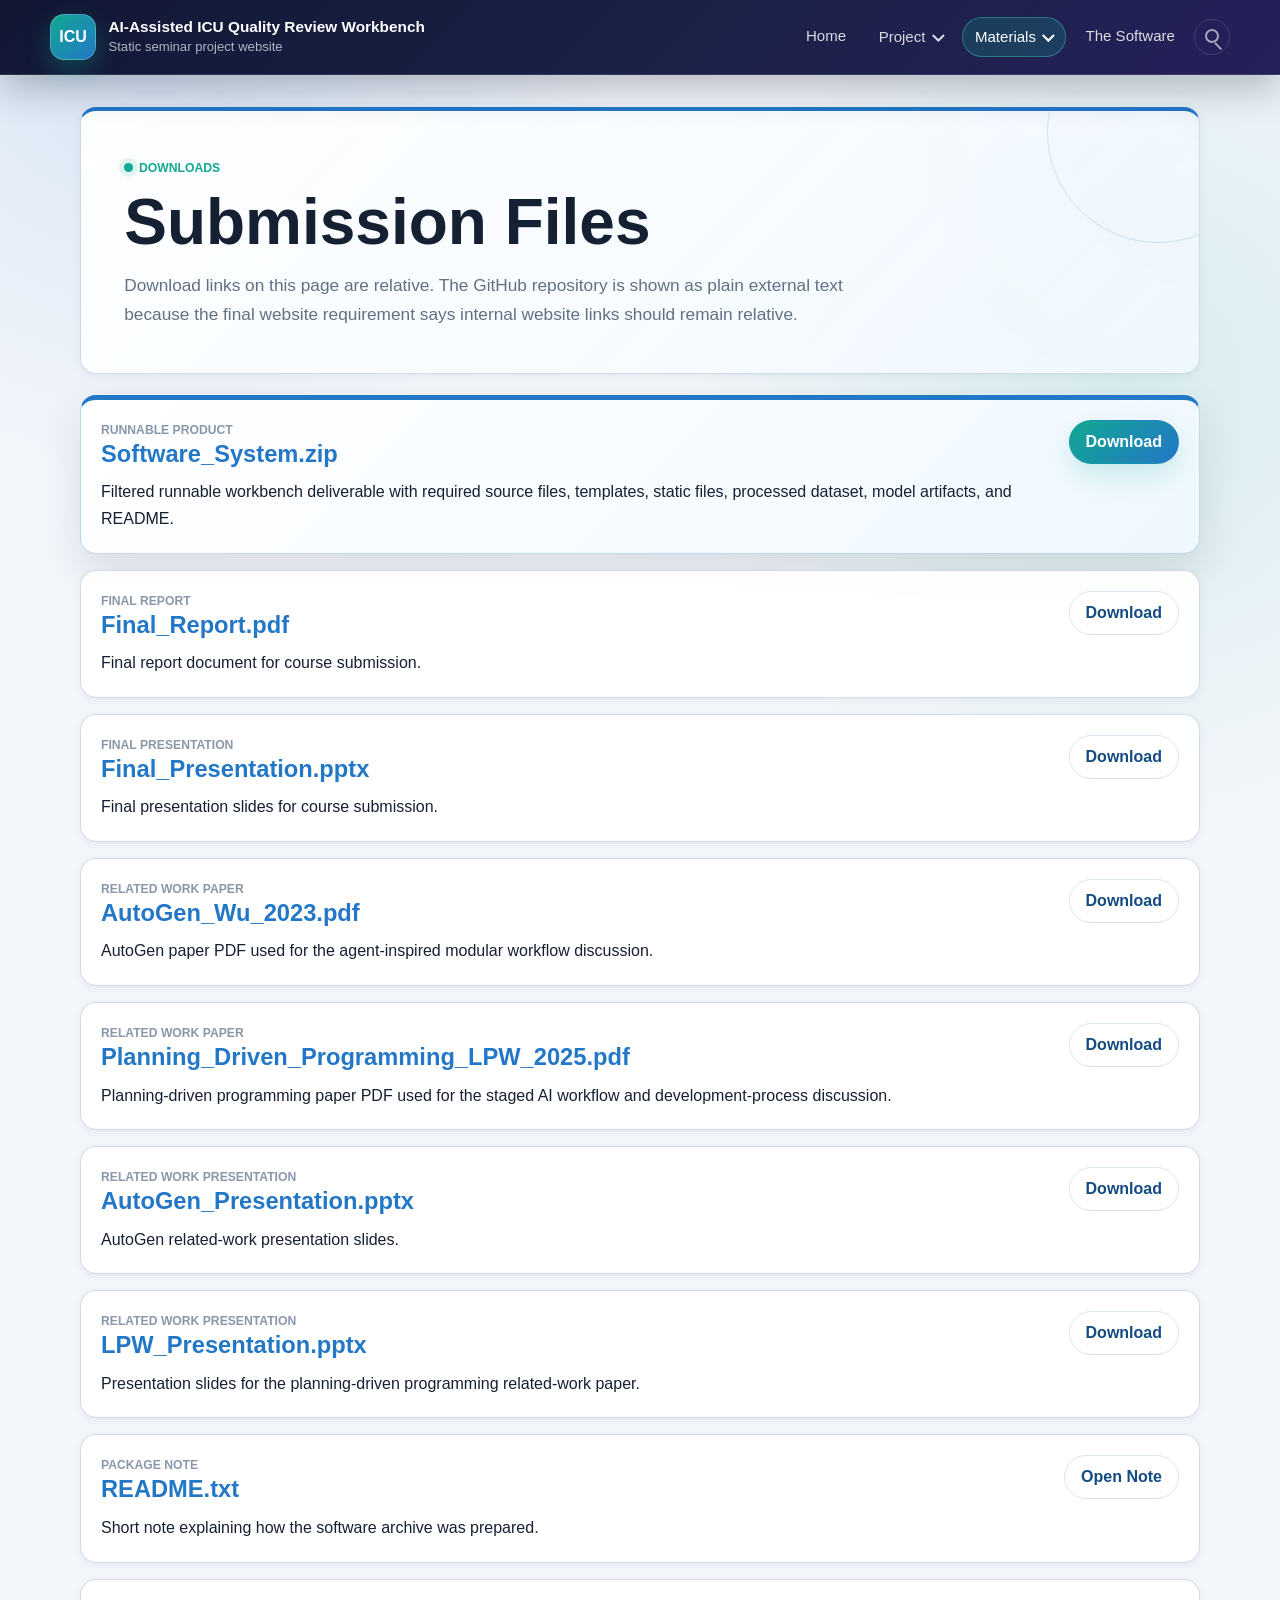
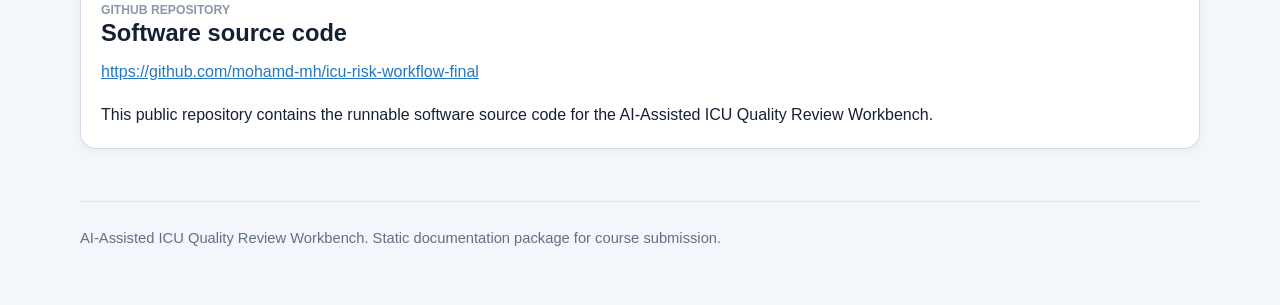
==== pages/downloads.html @ 5333f2a6 "Publish updated project website" ====
<!doctype html>
<html lang="en">
<head>
  <meta charset="utf-8">
  <meta name="viewport" content="width=device-width, initial-scale=1">
  <title>Downloads - AI-Assisted ICU Quality Review Workbench</title>
  <link rel="stylesheet" href="../assets/site.css">
</head>
<body>
  <header class="topbar">
    <div class="topbar-inner">
      <a class="topbar-brand" href="../index.html" aria-label="AI-Assisted ICU Quality Review Workbench home">
        <span class="brand-mark">ICU</span>
        <span class="brand-text"><strong>AI-Assisted ICU Quality Review Workbench</strong><span>Static seminar project website</span></span>
      </a>
      <nav class="top-nav" aria-label="Primary navigation">
        <a class="nav-link" href="../index.html">Home</a>
        <div class="nav-dropdown">
          <button class="nav-trigger" type="button" aria-haspopup="true">Project</button>
          <div class="dropdown-menu">
            <a href="research-question.html">Research Question &amp; Goals</a>
            <a href="system-overview.html">Workbench Overview</a>
            <a href="architecture.html">Architecture</a>
            <a href="dataset-preprocessing.html">Dataset &amp; Preprocessing</a>
            <a href="ai-methodology.html">AI Methodology</a>
            <a href="evaluation-results.html">Evaluation &amp; Results</a>
            <a href="development-process.html">Development Process</a>
          </div>
        </div>
        <div class="nav-dropdown">
          <button class="nav-trigger active" type="button" aria-haspopup="true">Materials</button>
          <div class="dropdown-menu">
            <a href="related-work.html">Related Work / Articles</a>
            <a href="user-manual.html">User Manual</a>
            <a href="team.html">Team</a>
            <a href="downloads.html">Downloads</a>
          </div>
        </div>
        <a class="nav-link" href="software-system.html">The Software</a>
        <span class="search-icon" aria-hidden="true"></span>
      </nav>
    </div>
  </header>
  <main class="main-content">
    <section class="page-panel">
      <span class="eyebrow">Downloads</span>
      <h1>Submission Files</h1>
      <p class="lead">Download links on this page are relative. The GitHub repository is shown as plain external text because the final website requirement says internal website links should remain relative.</p>
    </section>

    <section class="section download-list">
      <article class="download-item primary-download">
        <div>
          <span>Runnable product</span>
          <h2><a href="../downloads/Software_System.zip">Software_System.zip</a></h2>
          <p>Filtered runnable workbench deliverable with required source files, templates, static files, processed dataset, model artifacts, and README.</p>
        </div>
        <a class="button" href="../downloads/Software_System.zip">Download</a>
      </article>
      <article class="download-item">
        <div>
          <span>Final report</span>
          <h2><a href="../downloads/Final_Report.pdf">Final_Report.pdf</a></h2>
          <p>Final report document for course submission.</p>
        </div>
        <a class="button secondary" href="../downloads/Final_Report.pdf">Download</a>
      </article>
      <article class="download-item">
        <div>
          <span>Final presentation</span>
          <h2><a href="../downloads/Final_Presentation.pptx">Final_Presentation.pptx</a></h2>
          <p>Final presentation slides for course submission.</p>
        </div>
        <a class="button secondary" href="../downloads/Final_Presentation.pptx">Download</a>
      </article>
      <article class="download-item">
        <div>
          <span>Related work paper</span>
          <h2><a href="../downloads/papers/AutoGen_Wu_2023.pdf">AutoGen_Wu_2023.pdf</a></h2>
          <p>AutoGen paper PDF used for the agent-inspired modular workflow discussion.</p>
        </div>
        <a class="button secondary" href="../downloads/papers/AutoGen_Wu_2023.pdf">Download</a>
      </article>
      <article class="download-item">
        <div>
          <span>Related work paper</span>
          <h2><a href="../downloads/papers/Planning_Driven_Programming_LPW_2025.pdf">Planning_Driven_Programming_LPW_2025.pdf</a></h2>
          <p>Planning-driven programming paper PDF used for the staged AI workflow and development-process discussion.</p>
        </div>
        <a class="button secondary" href="../downloads/papers/Planning_Driven_Programming_LPW_2025.pdf">Download</a>
      </article>
      <article class="download-item">
        <div>
          <span>Related work presentation</span>
          <h2><a href="../downloads/presentations/AutoGen_Presentation.pptx">AutoGen_Presentation.pptx</a></h2>
          <p>AutoGen related-work presentation slides.</p>
        </div>
        <a class="button secondary" href="../downloads/presentations/AutoGen_Presentation.pptx">Download</a>
      </article>
      <article class="download-item">
        <div>
          <span>Related work presentation</span>
          <h2><a href="../downloads/presentations/LPW_Presentation.pptx">LPW_Presentation.pptx</a></h2>
          <p>Presentation slides for the planning-driven programming related-work paper.</p>
        </div>
        <a class="button secondary" href="../downloads/presentations/LPW_Presentation.pptx">Download</a>
      </article>
      <article class="download-item">
        <div>
          <span>Package note</span>
          <h2><a href="../downloads/README.txt">README.txt</a></h2>
          <p>Short note explaining how the software archive was prepared.</p>
        </div>
        <a class="button secondary" href="../downloads/README.txt">Open Note</a>
      </article>
      <article class="card">
  <span>GitHub Repository</span>
  <h2>Software source code</h2>
  <p>
    <a href="https://github.com/mohamd-mh/icu-risk-workflow-final" target="_blank" rel="noopener">
      https://github.com/mohamd-mh/icu-risk-workflow-final
    </a>
  </p>
  <p>
    This public repository contains the runnable software source code for the AI-Assisted ICU Quality Review Workbench.
  </p>
</article>
    </section>
        </main>
  <footer class="site-footer">
        <p>AI-Assisted ICU Quality Review Workbench. Static documentation package for course submission.</p>
      </footer>
</body>
</html>
---- assets/site.css ----
:root {
  --bg: #f3f6fb;
  --surface: #ffffff;
  --surface-soft: #f8fbff;
  --ink: #162033;
  --muted: #637083;
  --subtle: #8a97aa;
  --line: #dce5ef;
  --nav: #111733;
  --nav-2: #1b2147;
  --purple: #4330a3;
  --blue: #2377c7;
  --blue-dark: #144b83;
  --teal: #12a891;
  --teal-soft: #e0f7f2;
  --amber: #b87316;
  --shadow-sm: 0 2px 10px rgba(22, 32, 51, 0.06);
  --shadow-md: 0 18px 45px rgba(22, 32, 51, 0.12);
  --shadow-lg: 0 28px 70px rgba(14, 20, 46, 0.2);
  --radius: 16px;
  --radius-sm: 10px;
}

* {
  box-sizing: border-box;
}

html {
  scroll-behavior: smooth;
}

body {
  margin: 0;
  overflow-x: hidden;
  background:
    radial-gradient(circle at 12% 0%, rgba(35, 119, 199, 0.14), transparent 30rem),
    radial-gradient(circle at 88% 20%, rgba(18, 168, 145, 0.12), transparent 28rem),
    var(--bg);
  color: var(--ink);
  font-family: Arial, Helvetica, sans-serif;
  font-size: 16px;
  line-height: 1.68;
}

a {
  color: var(--blue);
}

a:hover,
a:focus {
  color: var(--teal);
}

code {
  display: inline-block;
  max-width: 100%;
  overflow-wrap: anywhere;
  background: #eef3f8;
  border: 1px solid var(--line);
  border-radius: 7px;
  padding: 0.06rem 0.32rem;
  color: #123a63;
  font-size: 0.92em;
}

.topbar {
  position: sticky;
  top: 0;
  z-index: 50;
  background: linear-gradient(135deg, var(--nav), var(--nav-2) 54%, #24205a);
  border-bottom: 1px solid rgba(255, 255, 255, 0.12);
  box-shadow: 0 16px 36px rgba(12, 18, 42, 0.24);
}

.topbar-inner {
  width: min(1180px, calc(100% - 2rem));
  margin: 0 auto;
  min-height: 74px;
  display: flex;
  align-items: center;
  justify-content: space-between;
  gap: 1.5rem;
}

.topbar-brand {
  min-width: 260px;
  display: grid;
  grid-template-columns: 46px minmax(0, 1fr);
  gap: 0.78rem;
  align-items: center;
  color: #ffffff;
  text-decoration: none;
}

.brand-mark {
  display: inline-grid;
  width: 46px;
  height: 46px;
  place-items: center;
  border: 1px solid rgba(255, 255, 255, 0.22);
  border-radius: 14px;
  background: linear-gradient(135deg, var(--teal), var(--blue));
  color: #ffffff;
  font-weight: 800;
  box-shadow: 0 10px 26px rgba(18, 168, 145, 0.32);
}

.brand-text strong {
  display: block;
  color: #ffffff;
  font-size: 0.96rem;
  line-height: 1.22;
}

.brand-text span {
  display: block;
  margin-top: 0.14rem;
  color: rgba(235, 243, 255, 0.72);
  font-size: 0.82rem;
  line-height: 1.25;
}

.top-nav {
  display: flex;
  align-items: center;
  justify-content: flex-end;
  gap: 0.35rem;
}

.nav-link,
.nav-trigger {
  min-height: 40px;
  border: 1px solid transparent;
  border-radius: 999px;
  background: transparent;
  color: rgba(255, 255, 255, 0.84);
  padding: 0.54rem 0.78rem;
  text-decoration: none;
  font: inherit;
  font-size: 0.94rem;
  line-height: 1.2;
  cursor: pointer;
}

.nav-link:hover,
.nav-link:focus,
.nav-trigger:hover,
.nav-trigger:focus {
  color: #ffffff;
  border-color: rgba(255, 255, 255, 0.2);
  background: rgba(255, 255, 255, 0.1);
}

.nav-link.active,
.nav-trigger.active {
  color: #ffffff;
  background: rgba(18, 168, 145, 0.22);
  border-color: rgba(66, 232, 212, 0.34);
}

.nav-trigger::after {
  content: "";
  display: inline-block;
  width: 0.42rem;
  height: 0.42rem;
  margin-left: 0.52rem;
  border-right: 2px solid currentColor;
  border-bottom: 2px solid currentColor;
  transform: translateY(-0.12rem) rotate(45deg);
}

.nav-dropdown {
  position: relative;
}

.dropdown-menu {
  position: absolute;
  right: 0;
  top: calc(100% + 0.55rem);
  min-width: 260px;
  display: grid;
  gap: 0.22rem;
  padding: 0.65rem;
  border: 1px solid rgba(255, 255, 255, 0.14);
  border-radius: 16px;
  background: rgba(18, 24, 52, 0.98);
  box-shadow: var(--shadow-lg);
  opacity: 0;
  visibility: hidden;
  transform: translateY(-6px);
  transition: opacity 140ms ease, transform 140ms ease, visibility 140ms ease;
}

.nav-dropdown:hover .dropdown-menu,
.nav-dropdown:focus-within .dropdown-menu {
  opacity: 1;
  visibility: visible;
  transform: translateY(0);
}

.dropdown-menu a {
  border-radius: 10px;
  color: rgba(255, 255, 255, 0.86);
  padding: 0.64rem 0.72rem;
  text-decoration: none;
  line-height: 1.25;
}

.dropdown-menu a:hover,
.dropdown-menu a:focus {
  background: rgba(66, 232, 212, 0.13);
  color: #ffffff;
}

.search-icon {
  position: relative;
  display: inline-block;
  width: 36px;
  height: 36px;
  border: 1px solid rgba(255, 255, 255, 0.18);
  border-radius: 999px;
  opacity: 0.78;
}

.search-icon::before {
  content: "";
  position: absolute;
  width: 10px;
  height: 10px;
  left: 10px;
  top: 9px;
  border: 2px solid rgba(255, 255, 255, 0.76);
  border-radius: 50%;
}

.search-icon::after {
  content: "";
  position: absolute;
  width: 9px;
  height: 2px;
  left: 20px;
  top: 22px;
  background: rgba(255, 255, 255, 0.76);
  transform: rotate(45deg);
  transform-origin: left center;
}

.main-content,
.site-footer {
  width: min(1120px, calc(100% - 2rem));
  margin: 0 auto;
}

.main-content {
  padding: 2rem 0 3.2rem;
}

.site-footer {
  border-top: 1px solid var(--line);
  color: var(--muted);
  padding: 1.5rem 0 2.4rem;
  font-size: 0.92rem;
}

.home-hero,
.hero {
  min-height: 520px;
  display: grid;
  grid-template-columns: minmax(0, 1.35fr) minmax(280px, 0.65fr);
  gap: 1.2rem;
  align-items: stretch;
}

.hero-panel,
.hero-aside,
.page-panel,
.card,
.notice,
.metric,
.download-item,
.team-card {
  border: 1px solid rgba(203, 214, 227, 0.86);
  border-radius: var(--radius);
  background: rgba(255, 255, 255, 0.94);
  box-shadow: var(--shadow-sm);
}

.hero-panel {
  position: relative;
  overflow: hidden;
  display: flex;
  flex-direction: column;
  justify-content: center;
  min-height: 520px;
  padding: clamp(2rem, 5vw, 4.4rem);
  background:
    linear-gradient(135deg, rgba(17, 23, 51, 0.9), rgba(34, 31, 89, 0.82)),
    url("hero-bg.svg") center/cover no-repeat;
  color: #ffffff;
  border: 0;
  box-shadow: var(--shadow-lg);
}

.hero-panel::after {
  content: "";
  position: absolute;
  inset: auto -80px -120px auto;
  width: 320px;
  height: 320px;
  border-radius: 50%;
  background: radial-gradient(circle, rgba(66, 232, 212, 0.26), transparent 68%);
}

.hero-panel > * {
  position: relative;
  z-index: 1;
}

.hero-aside {
  display: grid;
  align-content: space-between;
  gap: 1.4rem;
  padding: 1.5rem;
  background: linear-gradient(180deg, #ffffff, #f7fbff);
}

.page-panel:first-child {
  position: relative;
  overflow: hidden;
  padding: clamp(1.6rem, 4vw, 2.7rem);
  background:
    linear-gradient(135deg, rgba(255, 255, 255, 0.96), rgba(240, 248, 255, 0.9)),
    radial-gradient(circle at 100% 0%, rgba(18, 168, 145, 0.12), transparent 22rem);
  border-top: 4px solid var(--blue);
}

.page-panel:first-child::after {
  content: "";
  position: absolute;
  right: -70px;
  top: -90px;
  width: 220px;
  height: 220px;
  border: 1px solid rgba(35, 119, 199, 0.18);
  border-radius: 50%;
}

.team-panel:first-child::after {
  display: none;
}

.page-panel,
.card,
.metric,
.download-item,
.team-card {
  padding: 1.25rem;
}

.page-panel {
  padding: 1.6rem;
}

.eyebrow {
  display: inline-flex;
  align-items: center;
  gap: 0.38rem;
  margin-bottom: 0.52rem;
  color: var(--teal);
  font-size: 0.76rem;
  font-weight: 800;
  letter-spacing: 0;
  text-transform: uppercase;
}

.eyebrow::before {
  content: "";
  width: 0.55rem;
  height: 0.55rem;
  border-radius: 50%;
  background: currentColor;
  box-shadow: 0 0 0 5px rgba(18, 168, 145, 0.12);
}

.hero-panel .eyebrow {
  color: #73f2e1;
}

h1,
h2,
h3,
h4 {
  margin: 0 0 0.72rem;
  line-height: 1.15;
  letter-spacing: 0;
}

h1 {
  max-width: 880px;
  font-size: clamp(2.25rem, 5vw, 4.6rem);
}

h2 {
  font-size: 1.48rem;
}

h3 {
  font-size: 1.18rem;
}

h4 {
  font-size: 1.02rem;
}

p {
  margin: 0 0 1rem;
}

.lead {
  max-width: 780px;
  color: var(--muted);
  font-size: 1.08rem;
}

.hero-panel .lead {
  color: rgba(243, 249, 255, 0.88);
  font-size: clamp(1.06rem, 2vw, 1.22rem);
}

.hero-subtitle {
  margin: -0.3rem 0 1rem;
  color: #95fff0;
  font-size: clamp(1.16rem, 2.2vw, 1.55rem);
  font-weight: 700;
}

.hero-actions {
  display: flex;
  flex-wrap: wrap;
  gap: 0.78rem;
  margin-top: 1.4rem;
}

.button {
  display: inline-flex;
  align-items: center;
  justify-content: center;
  min-height: 44px;
  border: 1px solid transparent;
  border-radius: 999px;
  background: linear-gradient(135deg, var(--teal), var(--blue));
  color: #ffffff;
  padding: 0.62rem 1rem;
  text-decoration: none;
  font-weight: 800;
  line-height: 1.25;
  box-shadow: 0 12px 28px rgba(18, 168, 145, 0.18);
}

.button:hover,
.button:focus {
  color: #ffffff;
  filter: brightness(0.96);
}

.button.secondary {
  border-color: rgba(255, 255, 255, 0.2);
  background: rgba(255, 255, 255, 0.12);
  color: #ffffff;
  box-shadow: none;
}

.page-panel .button.secondary,
.card .button.secondary,
.download-item .button.secondary {
  border-color: var(--line);
  background: #ffffff;
  color: var(--blue-dark);
}

.page-panel .button.secondary:hover,
.card .button.secondary:hover,
.download-item .button.secondary:hover {
  background: #eef6ff;
  color: var(--blue-dark);
}

.stat-list,
.download-meta {
  display: grid;
  gap: 0.8rem;
  margin-top: 1rem;
}

.stat-list div {
  border-left: 3px solid var(--teal);
  padding-left: 0.8rem;
}

.stat-list span,
.metric span,
.card span,
.download-item span,
.team-card span {
  display: block;
  color: var(--subtle);
  font-size: 0.76rem;
  font-weight: 800;
  letter-spacing: 0;
  text-transform: uppercase;
}

.stat-list strong,
.metric strong {
  display: block;
  color: var(--ink);
  font-size: 1.18rem;
}

.section {
  margin-top: 1.35rem;
}

.section + .section {
  margin-top: 1.55rem;
}

.grid {
  display: grid;
  grid-template-columns: repeat(3, minmax(0, 1fr));
  gap: 1rem;
}

.grid.two {
  grid-template-columns: repeat(2, minmax(0, 1fr));
}

.grid.four {
  grid-template-columns: repeat(4, minmax(0, 1fr));
}

.card,
.metric,
.download-item,
.team-card {
  transition: transform 150ms ease, box-shadow 150ms ease, border-color 150ms ease;
}

.card:hover,
.metric:hover,
.download-item:hover,
.team-card:hover {
  transform: translateY(-2px);
  border-color: rgba(35, 119, 199, 0.34);
  box-shadow: var(--shadow-md);
}

.summary-card {
  min-height: 100%;
  border-top: 4px solid var(--teal);
}

.summary-card:nth-child(2) {
  border-top-color: var(--blue);
}

.summary-card:nth-child(3) {
  border-top-color: var(--purple);
}

.summary-card:nth-child(4) {
  border-top-color: var(--amber);
}

.feature-list {
  display: grid;
  grid-template-columns: repeat(5, minmax(0, 1fr));
  gap: 0.85rem;
  margin-top: 1.1rem;
}

.feature-list div {
  border: 1px solid var(--line);
  border-radius: 14px;
  background: #ffffff;
  padding: 1rem;
}

.feature-list strong {
  display: block;
  margin-bottom: 0.35rem;
  color: var(--blue-dark);
}

.notice {
  background: var(--teal-soft);
  border-color: #bfe8df;
  box-shadow: none;
}

.warning,
.pending {
  background: #fff8ed;
  border-color: #efd2a6;
}

.safety-note {
  border-left: 5px solid var(--teal);
}

.danger {
  background: #fff1f1;
  border-color: #e8b9b9;
}

.table-wrap {
  max-width: 100%;
  overflow-x: auto;
  border: 1px solid var(--line);
  border-radius: var(--radius);
  background: #ffffff;
}

table {
  width: 100%;
  min-width: 620px;
  border-collapse: collapse;
}

th,
td {
  border-bottom: 1px solid var(--line);
  padding: 0.78rem 0.9rem;
  text-align: left;
  vertical-align: top;
}

th {
  background: #eef5fb;
  color: #22354e;
  font-size: 0.86rem;
}

tr:last-child td {
  border-bottom: 0;
}

.workflow {
  display: grid;
  gap: 0.75rem;
  counter-reset: step;
}

.workflow div {
  display: grid;
  grid-template-columns: auto minmax(0, 1fr);
  gap: 0.78rem;
  align-items: start;
  background: #ffffff;
  border: 1px solid var(--line);
  border-radius: 14px;
  padding: 0.95rem;
}

.workflow div::before {
  counter-increment: step;
  content: counter(step);
  display: inline-grid;
  width: 30px;
  height: 30px;
  place-items: center;
  border-radius: 50%;
  background: linear-gradient(135deg, var(--blue), var(--teal));
  color: #ffffff;
  font-weight: 800;
}

.diagram {
  display: grid;
  gap: 0.8rem;
}

.diagram div {
  border: 1px solid var(--line);
  border-left: 5px solid var(--blue);
  border-radius: 14px;
  background: #ffffff;
  padding: 0.95rem;
}

.diagram .split {
  display: grid;
  grid-template-columns: repeat(2, minmax(0, 1fr));
  gap: 0.8rem;
  border: 0;
  padding: 0;
  background: transparent;
}

pre {
  max-width: 100%;
  overflow-x: auto;
  white-space: pre-wrap;
  word-break: break-word;
  background: #101827;
  color: #eef6ff;
  border: 1px solid rgba(255, 255, 255, 0.08);
  border-radius: 14px;
  padding: 1rem;
}

ul,
ol {
  margin-top: 0;
  padding-left: 1.25rem;
}

li + li {
  margin-top: 0.26rem;
}

.download-list {
  display: grid;
  gap: 1rem;
}

.download-item {
  display: grid;
  grid-template-columns: minmax(0, 1fr) auto;
  gap: 1rem;
  align-items: start;
}

.download-item h2 a {
  text-decoration: none;
}

.download-item.primary-download {
  border: 1px solid rgba(35, 119, 199, 0.28);
  border-top: 5px solid var(--blue);
  background:
    linear-gradient(135deg, #ffffff, #eff8ff);
  box-shadow: var(--shadow-md);
}

.download-size,
.status-pill {
  display: inline-flex;
  align-items: center;
  justify-content: center;
  border-radius: 999px;
  background: #eef6ff;
  color: var(--blue-dark);
  padding: 0.34rem 0.62rem;
  font-size: 0.82rem;
  font-weight: 800;
  white-space: nowrap;
}

.status-pill.pending {
  background: #fff0d5;
  color: #7b4b0d;
}

.team-panel {
  text-align: center;
}

.team-panel .lead {
  margin-left: auto;
  margin-right: auto;
}

.team-grid {
  display: grid;
  grid-template-columns: repeat(4, minmax(0, 1fr));
  gap: 1rem;
  margin-top: 1.2rem;
}

.team-card {
  min-height: 150px;
  display: grid;
  place-items: center;
  text-align: center;
  background:
    linear-gradient(180deg, #ffffff, #f7fbff);
}

.team-card h2 {
  margin-bottom: 0;
  font-size: 1.24rem;
}

.card p:last-child,
.metric p:last-child,
.notice p:last-child,
.download-item p:last-child,
.page-panel p:last-child,
.team-card p:last-child {
  margin-bottom: 0;
}

.screenshot-group {
  display: grid;
  gap: 1.6rem;
  margin-top: 1.1rem;
}

.screenshot-figure {
  max-width: 750px;
  margin: 0 auto;
  border: 1px solid var(--line);
  border-radius: var(--radius);
  background: #ffffff;
  box-shadow: var(--shadow-sm);
  overflow: hidden;
}

.screenshot-figure img {
  display: block;
  width: 100%;
  max-width: 100%;
  height: auto;
  border-bottom: 1px solid var(--line);
}

.screenshot-figure figcaption {
  padding: 0.85rem 1.1rem;
  color: var(--muted);
  font-size: 0.85rem;
  line-height: 1.5;
}

.screenshot-pair {
  max-width: 750px;
  margin: 0 auto;
  display: grid;
  grid-template-columns: 1fr 1fr;
  gap: 16px;
}

.screenshot-pair .screenshot-figure {
  max-width: none;
  margin: 0;
}

@media (max-width: 768px) {
  .screenshot-pair {
    grid-template-columns: 1fr;
  }
}

@media (max-width: 980px) {
  .topbar-inner {
    align-items: flex-start;
    flex-direction: column;
    gap: 0.85rem;
    padding: 0.9rem 0;
  }

  .topbar-brand {
    min-width: 0;
  }

  .top-nav {
    width: 100%;
    justify-content: flex-start;
    flex-wrap: wrap;
  }

  .dropdown-menu {
    left: 0;
    right: auto;
  }

  .home-hero,
  .hero,
  .grid.four,
  .feature-list,
  .team-grid {
    grid-template-columns: repeat(2, minmax(0, 1fr));
  }

  .hero-panel {
    min-height: 440px;
  }

  .hero-aside {
    grid-column: 1 / -1;
  }
}

@media (max-width: 760px) {
  .main-content,
  .site-footer,
  .topbar-inner {
    width: min(100% - 1.2rem, 1120px);
  }

  .main-content {
    padding-top: 1.25rem;
  }

  .top-nav {
    display: grid;
    grid-template-columns: repeat(2, minmax(0, 1fr));
    gap: 0.45rem;
  }

  .nav-link,
  .nav-trigger {
    width: 100%;
    justify-content: center;
    text-align: center;
  }

  .nav-dropdown {
    width: 100%;
  }

  .dropdown-menu {
    position: static;
    min-width: 0;
    width: 100%;
    margin-top: 0.35rem;
    display: none;
    opacity: 1;
    visibility: visible;
    transform: none;
    box-shadow: none;
  }

  .nav-dropdown:hover .dropdown-menu,
  .nav-dropdown:focus-within .dropdown-menu {
    display: grid;
  }

  .search-icon {
    display: none;
  }

  .home-hero,
  .hero,
  .grid,
  .grid.two,
  .grid.four,
  .feature-list,
  .diagram .split,
  .team-grid {
    grid-template-columns: 1fr;
  }

  .hero-panel {
    min-height: auto;
  }

  .download-item {
    grid-template-columns: 1fr;
  }
}

@media (max-width: 520px) {
  body {
    font-size: 15px;
  }

  .brand-text strong {
    font-size: 0.9rem;
  }

  .hero-panel,
  .page-panel {
    padding: 1.2rem;
  }

  .hero-actions .button,
  .download-item .button {
    width: 100%;
  }
}
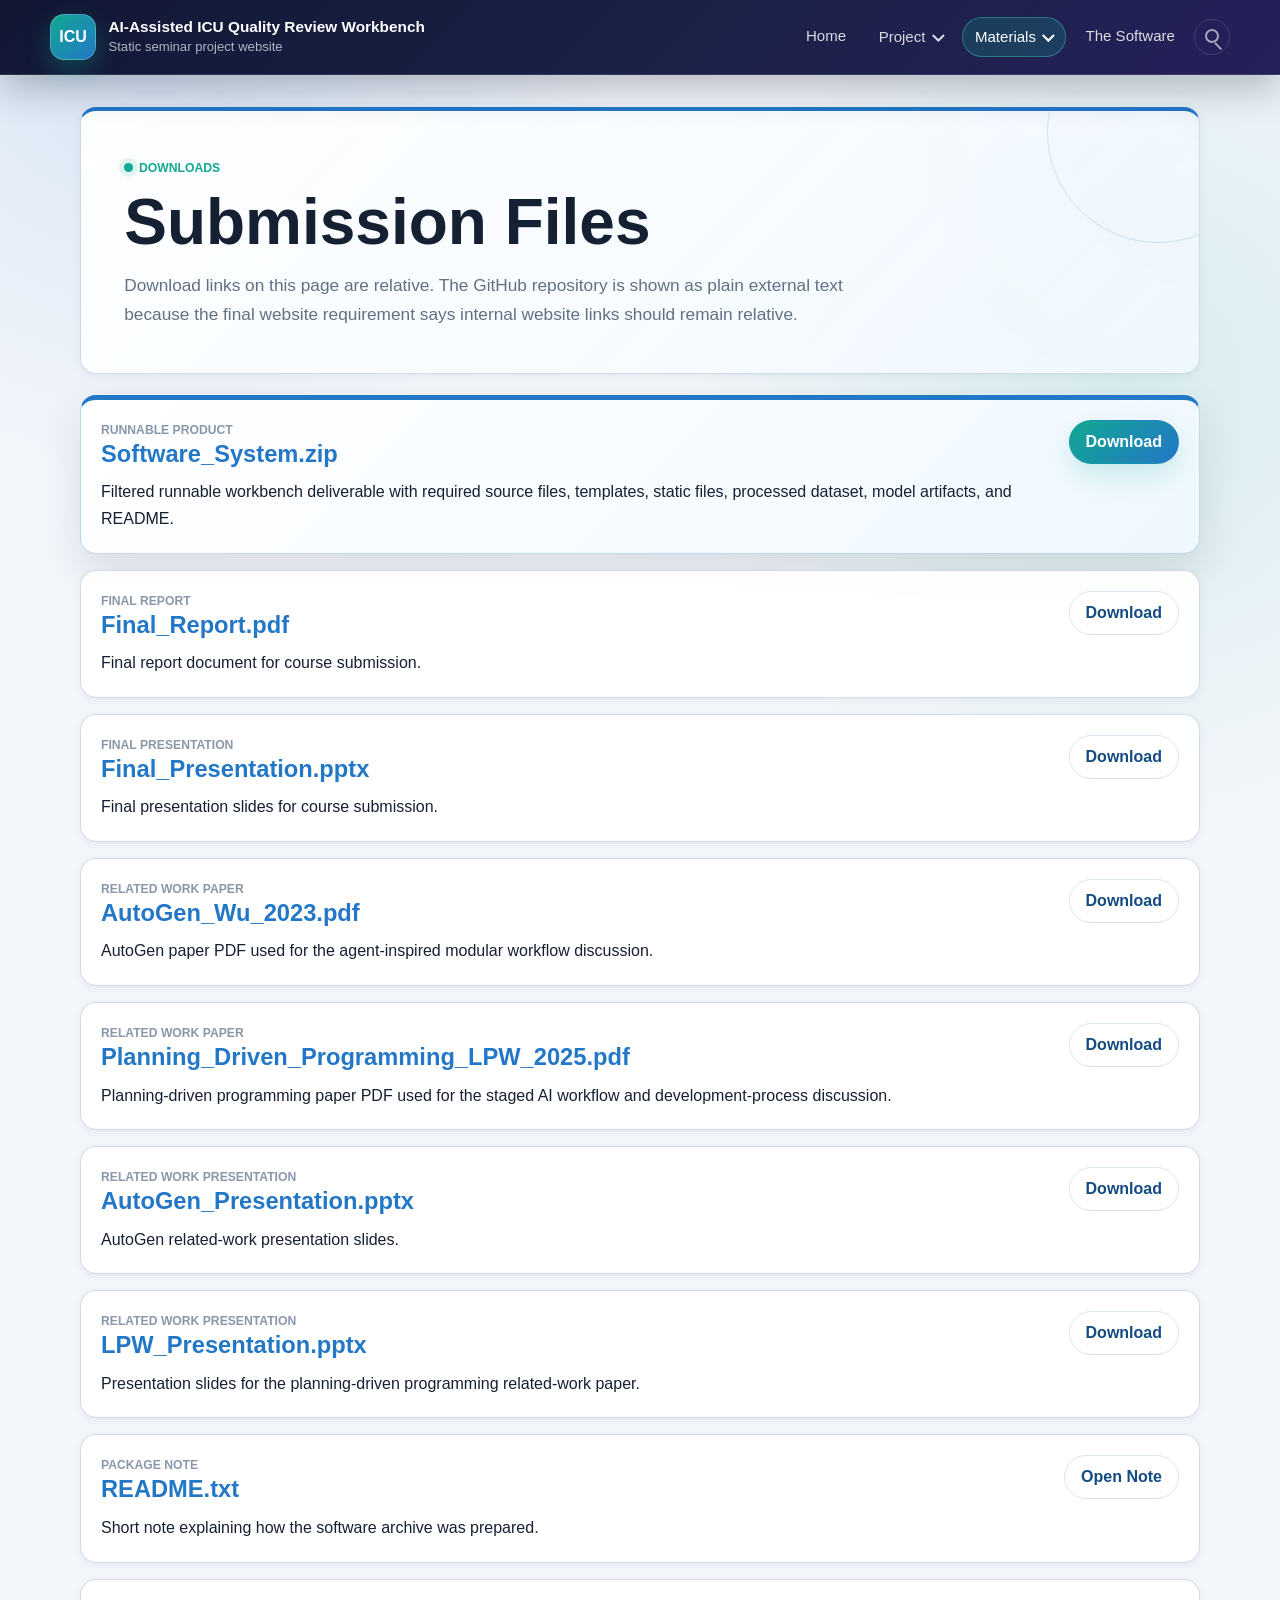
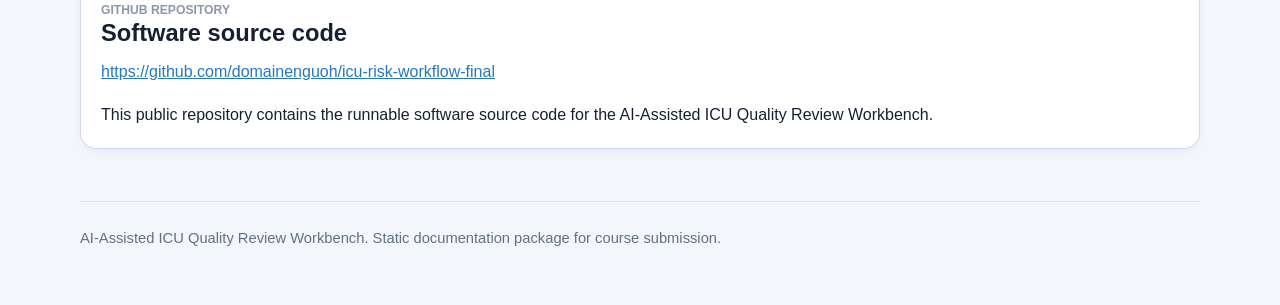
==== commit 9964ef86: "Add coordinator story and evaluation test cases" ====
--- a/pages/downloads.html
+++ b/pages/downloads.html
@@ -117,8 +117,8 @@
   <span>GitHub Repository</span>
   <h2>Software source code</h2>
   <p>
-    <a href="https://github.com/mohamd-mh/icu-risk-workflow-final" target="_blank" rel="noopener">
-      https://github.com/mohamd-mh/icu-risk-workflow-final
+    <a href="https://github.com/domainenguoh/icu-risk-workflow-final" target="_blank" rel="noopener">
+      https://github.com/domainenguoh/icu-risk-workflow-final
     </a>
   </p>
   <p>
